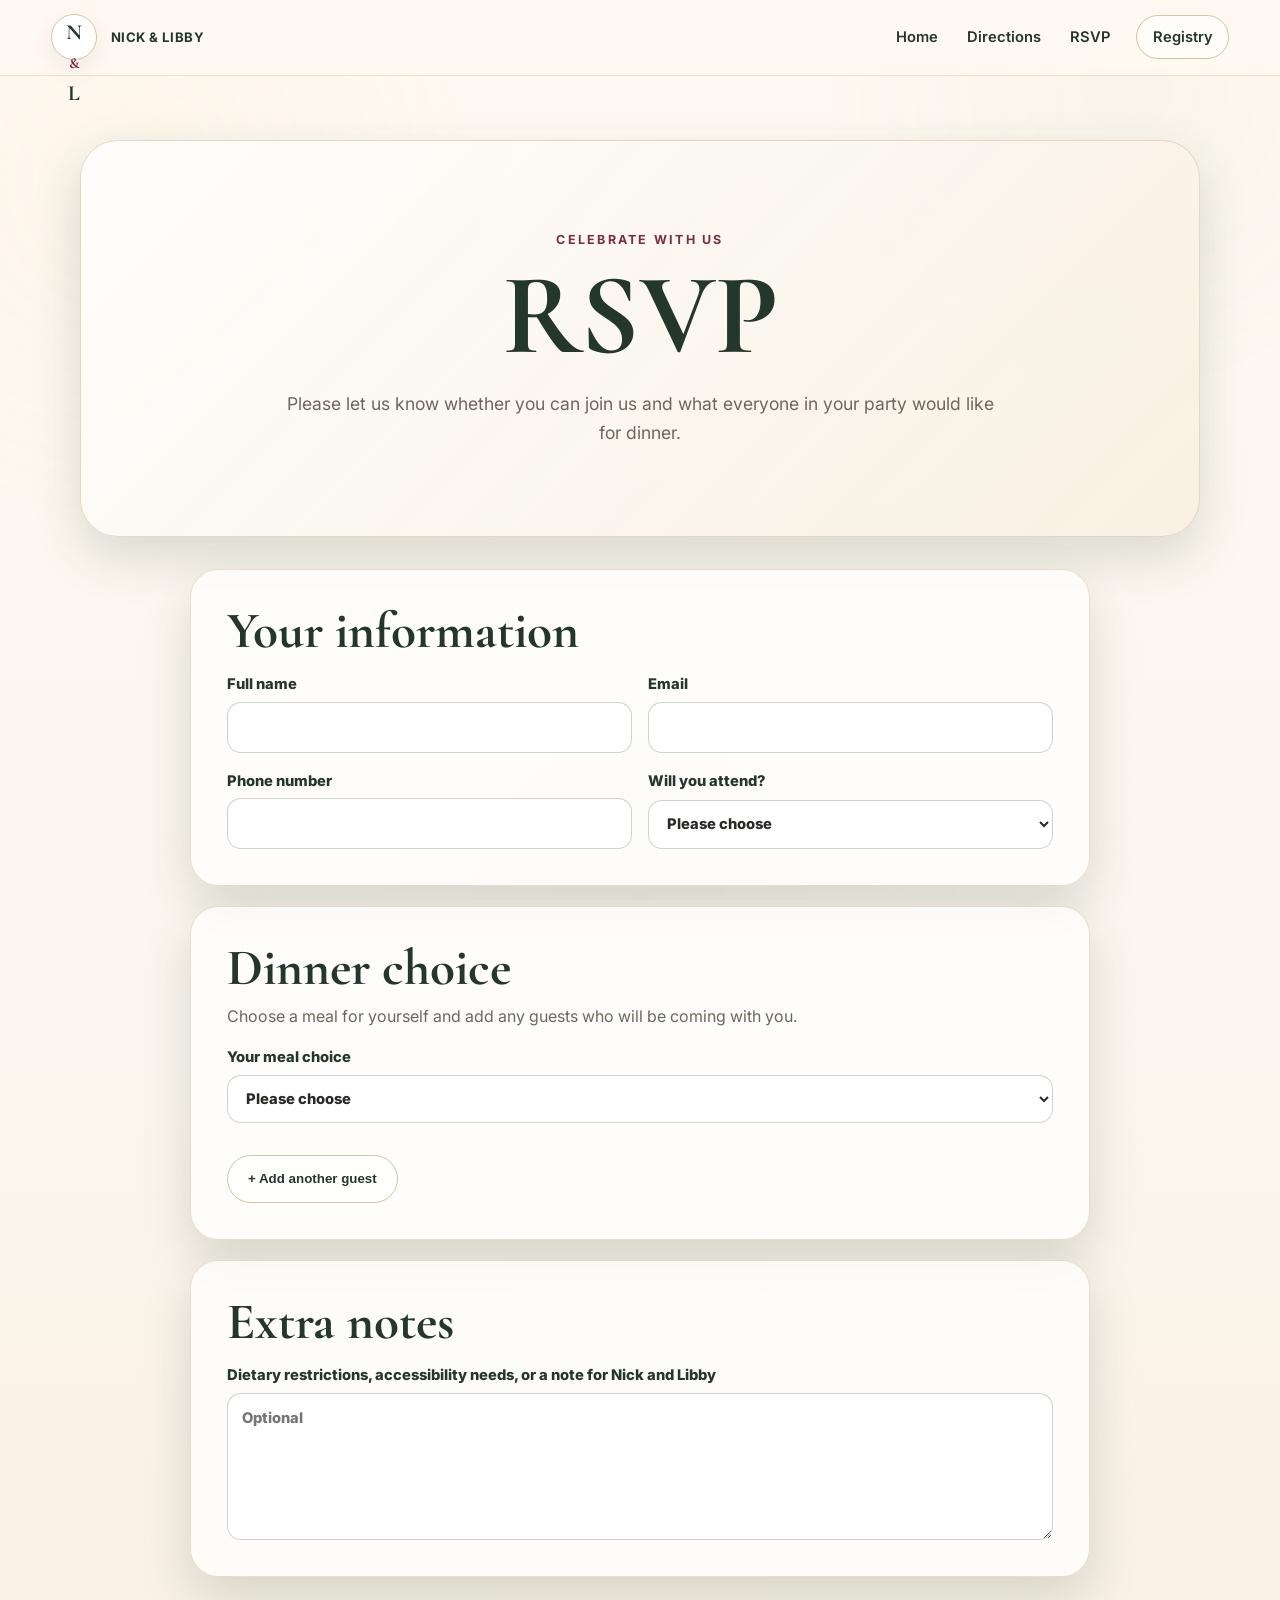
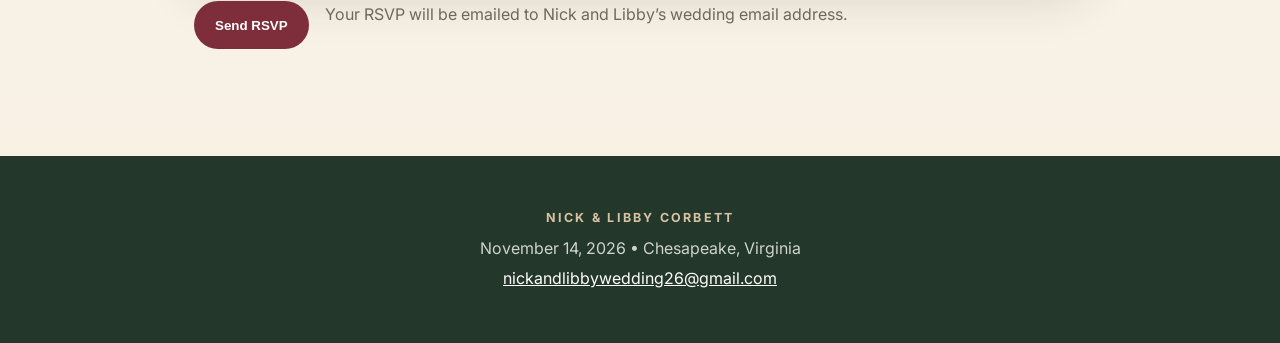
==== rsvp.html @ ddfa7943 "Add files via upload" ====
<!doctype html>
<html lang="en">
<head>
  <meta charset="utf-8">
  <meta name="viewport" content="width=device-width, initial-scale=1">
  <title>RSVP | Nick & Libby Corbett Wedding</title>
  <meta name="description" content="RSVP for Nick and Libby's wedding celebration and select dinner choices.">
  <link rel="preconnect" href="https://fonts.googleapis.com">
  <link rel="preconnect" href="https://fonts.gstatic.com" crossorigin>
  <link href="https://fonts.googleapis.com/css2?family=Cormorant+Garamond:wght@500;600;700&family=Inter:wght@400;500;600;700&display=swap" rel="stylesheet">
  <link rel="stylesheet" href="styles.css">
</head>
<body>

<header class="site-header">
  <a class="brand" href="index.html" aria-label="Nick and Libby wedding home">
    <span class="brand-mark">N<span>&</span>L</span>
    <span class="brand-text">Nick & Libby</span>
  </a>
  <button class="nav-toggle" aria-label="Open navigation" aria-expanded="false">☰</button>
  <nav class="main-nav" aria-label="Main navigation">
    <a href="index.html">Home</a>
    <a href="directions.html">Directions</a>
    <a href="rsvp.html">RSVP</a>
    <a class="nav-registry" href="https://www.myregistry.com/wedding-registry/nicholas-corbett-and-libby-menden-chesapeake-va/5467457" target="_blank" rel="noopener">Registry</a>
  </nav>
</header>

<main>
  <section class="page-hero small-hero">
    <p class="eyebrow">Celebrate with us</p>
    <h1>RSVP</h1>
    <p>Please let us know whether you can join us and what everyone in your party would like for dinner.</p>
  </section>

  <section class="form-shell">
    <form id="rsvpForm" class="rsvp-form" action="https://formsubmit.co/nickandlibbywedding26@gmail.com" method="POST">
      <input type="hidden" name="_subject" value="Wedding RSVP for Nick and Libby">
      <input type="hidden" name="_template" value="table">
      <input type="hidden" name="_captcha" value="false">
      <input type="hidden" name="_next" value="https://nickandlibby.com/thank-you.html">
      <input type="hidden" id="rsvpSummary" name="RSVP Summary" value="">

      <div class="form-card">
        <h2>Your information</h2>
        <div class="form-grid">
          <label>Full name
            <input type="text" name="Primary Guest Name" id="primaryName" autocomplete="name" required>
          </label>
          <label>Email
            <input type="email" name="email" id="primaryEmail" autocomplete="email" required>
          </label>
          <label>Phone number
            <input type="tel" name="Phone" id="primaryPhone" autocomplete="tel">
          </label>
          <label>Will you attend?
            <select name="Attendance" id="attendance" required>
              <option value="">Please choose</option>
              <option value="Joyfully accepts">Joyfully accepts</option>
              <option value="Regretfully declines">Regretfully declines</option>
            </select>
          </label>
        </div>
      </div>

      <div class="form-card meal-card" id="mealSection">
        <h2>Dinner choice</h2>
        <p class="form-help">Choose a meal for yourself and add any guests who will be coming with you.</p>
        <label>Your meal choice
          <select name="Primary Meal Choice" id="primaryMeal">
            <option value="">Please choose</option>
            <option value="Steak">Steak</option>
            <option value="Chicken">Chicken</option>
            <option value="Fish">Fish</option>
          </select>
        </label>

        <div id="guestList" class="guest-list" aria-live="polite"></div>
        <button type="button" class="button secondary add-guest" id="addGuestButton">+ Add another guest</button>
      </div>

      <div class="form-card">
        <h2>Extra notes</h2>
        <label>Dietary restrictions, accessibility needs, or a note for Nick and Libby
          <textarea name="Notes" id="notes" rows="5" placeholder="Optional"></textarea>
        </label>
      </div>

      <div class="submit-row">
        <button class="button primary" type="submit">Send RSVP</button>
        <p class="fine-print">Your RSVP will be emailed to Nick and Libby’s wedding email address.</p>
      </div>
    </form>
  </section>
</main>

<footer class="site-footer">
  <p class="script-small">Nick & Libby Corbett</p>
  <p>November 14, 2026 • Chesapeake, Virginia</p>
  <p><a href="mailto:nickandlibbywedding26@gmail.com">nickandlibbywedding26@gmail.com</a></p>
</footer>
<script src="script.js"></script>

</body>
</html>
---- styles.css ----
:root {
  --ivory: #fffaf1;
  --warm-ivory: #f7efe1;
  --champagne: #d7c2a2;
  --deep-green: #23372b;
  --sage: #7b8b73;
  --burgundy: #7d2e3a;
  --ink: #2b2926;
  --muted: #6f665c;
  --white: #ffffff;
  --shadow: 0 20px 50px rgba(35, 55, 43, 0.16);
  --radius: 28px;
}

* { box-sizing: border-box; }
html { scroll-behavior: smooth; }
body {
  margin: 0;
  background: linear-gradient(180deg, var(--ivory), #fbf6ed 55%, var(--warm-ivory));
  color: var(--ink);
  font-family: "Inter", system-ui, -apple-system, BlinkMacSystemFont, "Segoe UI", sans-serif;
  line-height: 1.65;
}
body::before {
  content: "";
  position: fixed;
  inset: 0;
  pointer-events: none;
  opacity: .25;
  background-image:
    radial-gradient(circle at 10% 20%, rgba(215, 194, 162, .25), transparent 22rem),
    radial-gradient(circle at 88% 10%, rgba(123, 139, 115, .18), transparent 20rem),
    radial-gradient(circle at 50% 100%, rgba(125, 46, 58, .08), transparent 24rem);
  z-index: -1;
}

a { color: inherit; }
img { max-width: 100%; display: block; }

.site-header {
  position: sticky;
  top: 0;
  z-index: 20;
  display: flex;
  justify-content: space-between;
  align-items: center;
  gap: 1rem;
  padding: .9rem clamp(1rem, 4vw, 4rem);
  background: rgba(255, 250, 241, .86);
  backdrop-filter: blur(16px);
  border-bottom: 1px solid rgba(215, 194, 162, .45);
}
.brand {
  display: inline-flex;
  align-items: center;
  gap: .85rem;
  text-decoration: none;
  font-weight: 700;
  color: var(--deep-green);
}
.brand-mark {
  display: grid;
  place-items: center;
  width: 46px;
  height: 46px;
  border: 1px solid var(--champagne);
  border-radius: 50%;
  font-family: "Cormorant Garamond", Georgia, serif;
  font-size: 1.35rem;
  background: var(--white);
  box-shadow: 0 8px 22px rgba(35,55,43,.08);
}
.brand-mark span { color: var(--burgundy); font-size: .95rem; margin: 0 .05rem; }
.brand-text { letter-spacing: .04em; text-transform: uppercase; font-size: .82rem; }
.main-nav {
  display: flex;
  align-items: center;
  gap: clamp(.75rem, 2vw, 1.5rem);
  font-size: .92rem;
  font-weight: 600;
}
.main-nav a {
  text-decoration: none;
  color: var(--deep-green);
  padding: .45rem .15rem;
  border-bottom: 1px solid transparent;
}
.main-nav a:hover { border-bottom-color: var(--champagne); }
.nav-registry {
  border: 1px solid var(--champagne) !important;
  padding: .55rem .95rem !important;
  border-radius: 999px;
  background: rgba(255,255,255,.65);
}
.nav-toggle {
  display: none;
  border: 0;
  background: var(--deep-green);
  color: white;
  border-radius: 999px;
  width: 42px;
  height: 42px;
  font-size: 1.2rem;
}

.hero {
  position: relative;
  min-height: 78vh;
  display: grid;
  align-items: center;
  padding: clamp(2rem, 6vw, 6rem);
  isolation: isolate;
}
.hero-media {
  position: absolute;
  inset: clamp(1rem, 3vw, 2rem);
  background: linear-gradient(90deg, rgba(35,55,43,.78), rgba(35,55,43,.38), rgba(35,55,43,.08)), url("assets/images/photo-09.jpg") center / cover no-repeat;
  border-radius: calc(var(--radius) + 16px);
  box-shadow: var(--shadow);
  overflow: hidden;
  z-index: -1;
}
.hero-media::after {
  content: "";
  position: absolute;
  inset: 1.2rem;
  border: 1px solid rgba(255,255,255,.65);
  border-radius: var(--radius);
}
.hero-panel {
  width: min(720px, 100%);
  color: white;
  padding: clamp(2rem, 6vw, 4rem);
}
.eyebrow, .script-small {
  margin: 0 0 .55rem;
  color: var(--burgundy);
  font-size: .78rem;
  font-weight: 700;
  letter-spacing: .18em;
  text-transform: uppercase;
}
.hero .eyebrow { color: #f3dec3; }
h1, h2, h3 {
  font-family: "Cormorant Garamond", Georgia, serif;
  line-height: .98;
  font-weight: 700;
  color: var(--deep-green);
  margin: 0;
}
.hero h1 {
  color: white;
  font-size: clamp(4rem, 10vw, 9.5rem);
  letter-spacing: -.045em;
  max-width: 780px;
}
.hero-date {
  margin: 1rem 0 0;
  font-family: "Cormorant Garamond", Georgia, serif;
  font-size: clamp(1.7rem, 3vw, 2.6rem);
}
.hero-time { margin: .2rem 0 2rem; font-size: 1.1rem; }
.hero-actions, .button-stack {
  display: flex;
  flex-wrap: wrap;
  gap: .9rem;
  align-items: center;
}
.button {
  display: inline-flex;
  justify-content: center;
  align-items: center;
  min-height: 48px;
  padding: .78rem 1.25rem;
  border-radius: 999px;
  text-decoration: none;
  font-weight: 700;
  border: 1px solid transparent;
  cursor: pointer;
  transition: transform .2s ease, box-shadow .2s ease, background .2s ease;
}
.button:hover { transform: translateY(-2px); box-shadow: 0 10px 24px rgba(35,55,43,.14); }
.button.primary { background: var(--burgundy); color: white; }
.button.secondary { background: rgba(255,255,255,.82); color: var(--deep-green); border-color: var(--champagne); }

.section-narrow {
  max-width: 880px;
  margin: 0 auto;
  padding: clamp(4rem, 8vw, 7rem) clamp(1.25rem, 4vw, 2rem);
  text-align: center;
}
.section-narrow h2, .section-heading h2, .split-text h2, .directions-panel h2, .form-card h2 {
  font-size: clamp(2.4rem, 6vw, 4.25rem);
  margin-bottom: 1rem;
}
.section-narrow p { color: var(--muted); font-size: 1.08rem; }
.details-band {
  width: min(1120px, calc(100% - 2rem));
  margin: 0 auto;
  display: grid;
  grid-template-columns: repeat(3, 1fr);
  gap: 1px;
  border: 1px solid rgba(215,194,162,.6);
  border-radius: var(--radius);
  overflow: hidden;
  box-shadow: var(--shadow);
  background: var(--champagne);
}
.details-band div {
  background: rgba(255,255,255,.74);
  padding: clamp(1.3rem, 3vw, 2.1rem);
  text-align: center;
}
.details-band span {
  display: block;
  color: var(--burgundy);
  font-weight: 800;
  letter-spacing: .16em;
  text-transform: uppercase;
  font-size: .75rem;
  margin-bottom: .55rem;
}
.details-band strong {
  color: var(--deep-green);
  font-family: "Cormorant Garamond", Georgia, serif;
  font-size: clamp(1.35rem, 3vw, 2rem);
  line-height: 1.15;
}

.split-section {
  width: min(1120px, calc(100% - 2rem));
  margin: clamp(4rem, 7vw, 7rem) auto;
  display: grid;
  grid-template-columns: 1fr .88fr;
  gap: clamp(2rem, 6vw, 5rem);
  align-items: center;
}
.split-text p { color: var(--muted); }
.text-link {
  color: var(--burgundy);
  font-weight: 800;
  text-decoration: none;
  border-bottom: 1px solid currentColor;
}
.framed-photo {
  padding: .75rem;
  border: 1px solid rgba(215,194,162,.7);
  border-radius: var(--radius);
  background: rgba(255,255,255,.62);
  box-shadow: var(--shadow);
}
.framed-photo img { border-radius: calc(var(--radius) - 10px); aspect-ratio: 4 / 5; object-fit: cover; }
.registry-callout {
  background: rgba(255,255,255,.54);
  border: 1px solid rgba(215,194,162,.45);
  border-radius: var(--radius);
  box-shadow: var(--shadow);
  margin-bottom: clamp(4rem, 8vw, 7rem);
}

.gallery-section {
  padding: clamp(3rem, 6vw, 6rem) clamp(1rem, 4vw, 4rem) clamp(5rem, 8vw, 8rem);
  background: rgba(35, 55, 43, .06);
  border-top: 1px solid rgba(215,194,162,.45);
}
.section-heading {
  max-width: 780px;
  margin: 0 auto 2.5rem;
  text-align: center;
}
.section-heading p { color: var(--muted); }
.memory-gallery {
  columns: 3 280px;
  column-gap: 1.15rem;
  max-width: 1220px;
  margin: 0 auto;
}
.memory-card {
  display: inline-block;
  width: 100%;
  margin: 0 0 1.15rem;
  padding: .65rem;
  background: rgba(255,255,255,.76);
  border: 1px solid rgba(215,194,162,.5);
  border-radius: 22px;
  box-shadow: 0 12px 30px rgba(35,55,43,.1);
  break-inside: avoid;
}
.memory-card img {
  width: 100%;
  border-radius: 16px;
}
.memory-card figcaption {
  display: flex;
  gap: .7rem;
  align-items: flex-start;
  padding: .9rem .35rem .25rem;
  color: var(--muted);
  font-size: .92rem;
}
.memory-card figcaption span {
  color: var(--burgundy);
  font-weight: 800;
  letter-spacing: .08em;
}

.page-hero {
  width: min(1120px, calc(100% - 2rem));
  margin: clamp(2rem, 5vw, 4rem) auto;
  text-align: center;
  padding: clamp(3rem, 7vw, 6rem) clamp(1rem, 4vw, 3rem);
  border-radius: calc(var(--radius) + 10px);
  background: linear-gradient(135deg, rgba(255,255,255,.82), rgba(247,239,225,.9));
  border: 1px solid rgba(215,194,162,.6);
  box-shadow: var(--shadow);
}
.page-hero h1 { font-size: clamp(3.2rem, 9vw, 7.5rem); }
.page-hero p:not(.eyebrow) { color: var(--muted); font-size: 1.1rem; max-width: 720px; margin: 1rem auto 0; }
.small-hero { margin-bottom: 2rem; }

.map-layout {
  width: min(1120px, calc(100% - 2rem));
  margin: 0 auto clamp(5rem, 8vw, 8rem);
  display: grid;
  grid-template-columns: 1.25fr .75fr;
  gap: 1.5rem;
  align-items: stretch;
}
.map-card, .directions-panel, .form-card {
  background: rgba(255,255,255,.74);
  border: 1px solid rgba(215,194,162,.55);
  border-radius: var(--radius);
  box-shadow: var(--shadow);
}
.map-card { overflow: hidden; min-height: 520px; }
.map-card iframe { width: 100%; height: 100%; min-height: 520px; border: 0; display: block; }
.directions-panel { padding: clamp(1.5rem, 4vw, 2.5rem); }
.directions-panel p { color: var(--muted); }
.directions-panel .button { width: 100%; }
.button-stack { flex-direction: column; align-items: stretch; }
.note { font-size: .95rem; border-top: 1px solid rgba(215,194,162,.55); padding-top: 1rem; margin-top: 1.5rem; }

.form-shell {
  width: min(900px, calc(100% - 2rem));
  margin: 0 auto clamp(5rem, 8vw, 8rem);
}
.rsvp-form { display: grid; gap: 1.25rem; }
.form-card { padding: clamp(1.4rem, 4vw, 2.25rem); }
.form-card h2 { font-size: clamp(2rem, 5vw, 3.2rem); }
.form-grid {
  display: grid;
  grid-template-columns: repeat(2, minmax(0, 1fr));
  gap: 1rem;
}
label {
  display: grid;
  gap: .35rem;
  color: var(--deep-green);
  font-weight: 800;
  font-size: .92rem;
}
input, select, textarea {
  width: 100%;
  min-height: 48px;
  border: 1px solid rgba(35,55,43,.22);
  border-radius: 14px;
  padding: .75rem .9rem;
  background: rgba(255,255,255,.9);
  color: var(--ink);
  font: inherit;
}
textarea { resize: vertical; }
input:focus, select:focus, textarea:focus {
  outline: 3px solid rgba(125,46,58,.18);
  border-color: var(--burgundy);
}
.form-help, .fine-print { color: var(--muted); margin-top: -.4rem; }
.guest-list { display: grid; gap: 1rem; margin: 1rem 0; }
.guest-card {
  position: relative;
  display: grid;
  grid-template-columns: 1fr 220px auto;
  gap: .85rem;
  align-items: end;
  padding: 1rem;
  border-radius: 18px;
  background: rgba(247,239,225,.72);
  border: 1px dashed rgba(123,139,115,.6);
}
.remove-guest {
  min-height: 46px;
  border: 1px solid rgba(125,46,58,.24);
  color: var(--burgundy);
  background: white;
  border-radius: 999px;
  font-weight: 800;
  cursor: pointer;
  padding: .6rem .9rem;
}
.add-guest { width: fit-content; }
.submit-row {
  display: flex;
  flex-wrap: wrap;
  align-items: center;
  gap: 1rem;
  padding: .25rem;
}
.thank-you-hero { min-height: 55vh; display: grid; place-content: center; }
.centered-actions { justify-content: center; }

.site-footer {
  text-align: center;
  padding: 3rem 1rem;
  color: rgba(255,255,255,.78);
  background: var(--deep-green);
}
.site-footer .script-small { color: var(--champagne); margin-bottom: .4rem; }
.site-footer p { margin: .25rem 0; }
.site-footer a { color: white; }

@media (max-width: 820px) {
  .nav-toggle { display: inline-grid; place-items: center; }
  .main-nav {
    position: absolute;
    left: 1rem;
    right: 1rem;
    top: calc(100% + .5rem);
    display: none;
    flex-direction: column;
    align-items: stretch;
    padding: 1rem;
    background: rgba(255,250,241,.98);
    border: 1px solid rgba(215,194,162,.65);
    border-radius: 18px;
    box-shadow: var(--shadow);
  }
  .main-nav.is-open { display: flex; }
  .main-nav a { padding: .7rem .8rem; }
  .hero { min-height: 72vh; padding: 1rem; align-items: end; }
  .hero-media { inset: .75rem; background-position: center; }
  .hero-panel { padding: 2rem 1.25rem; }
  .hero h1 { font-size: clamp(3.5rem, 18vw, 6rem); }
  .details-band { grid-template-columns: 1fr; }
  .split-section, .map-layout { grid-template-columns: 1fr; }
  .map-card, .map-card iframe { min-height: 390px; }
  .form-grid, .guest-card { grid-template-columns: 1fr; }
  .add-guest { width: 100%; }
  .submit-row .button { width: 100%; }
}

@media (max-width: 520px) {
  .brand-text { display: none; }
  .hero-actions .button, .button-stack .button { width: 100%; }
  .memory-card figcaption { font-size: .88rem; }
}
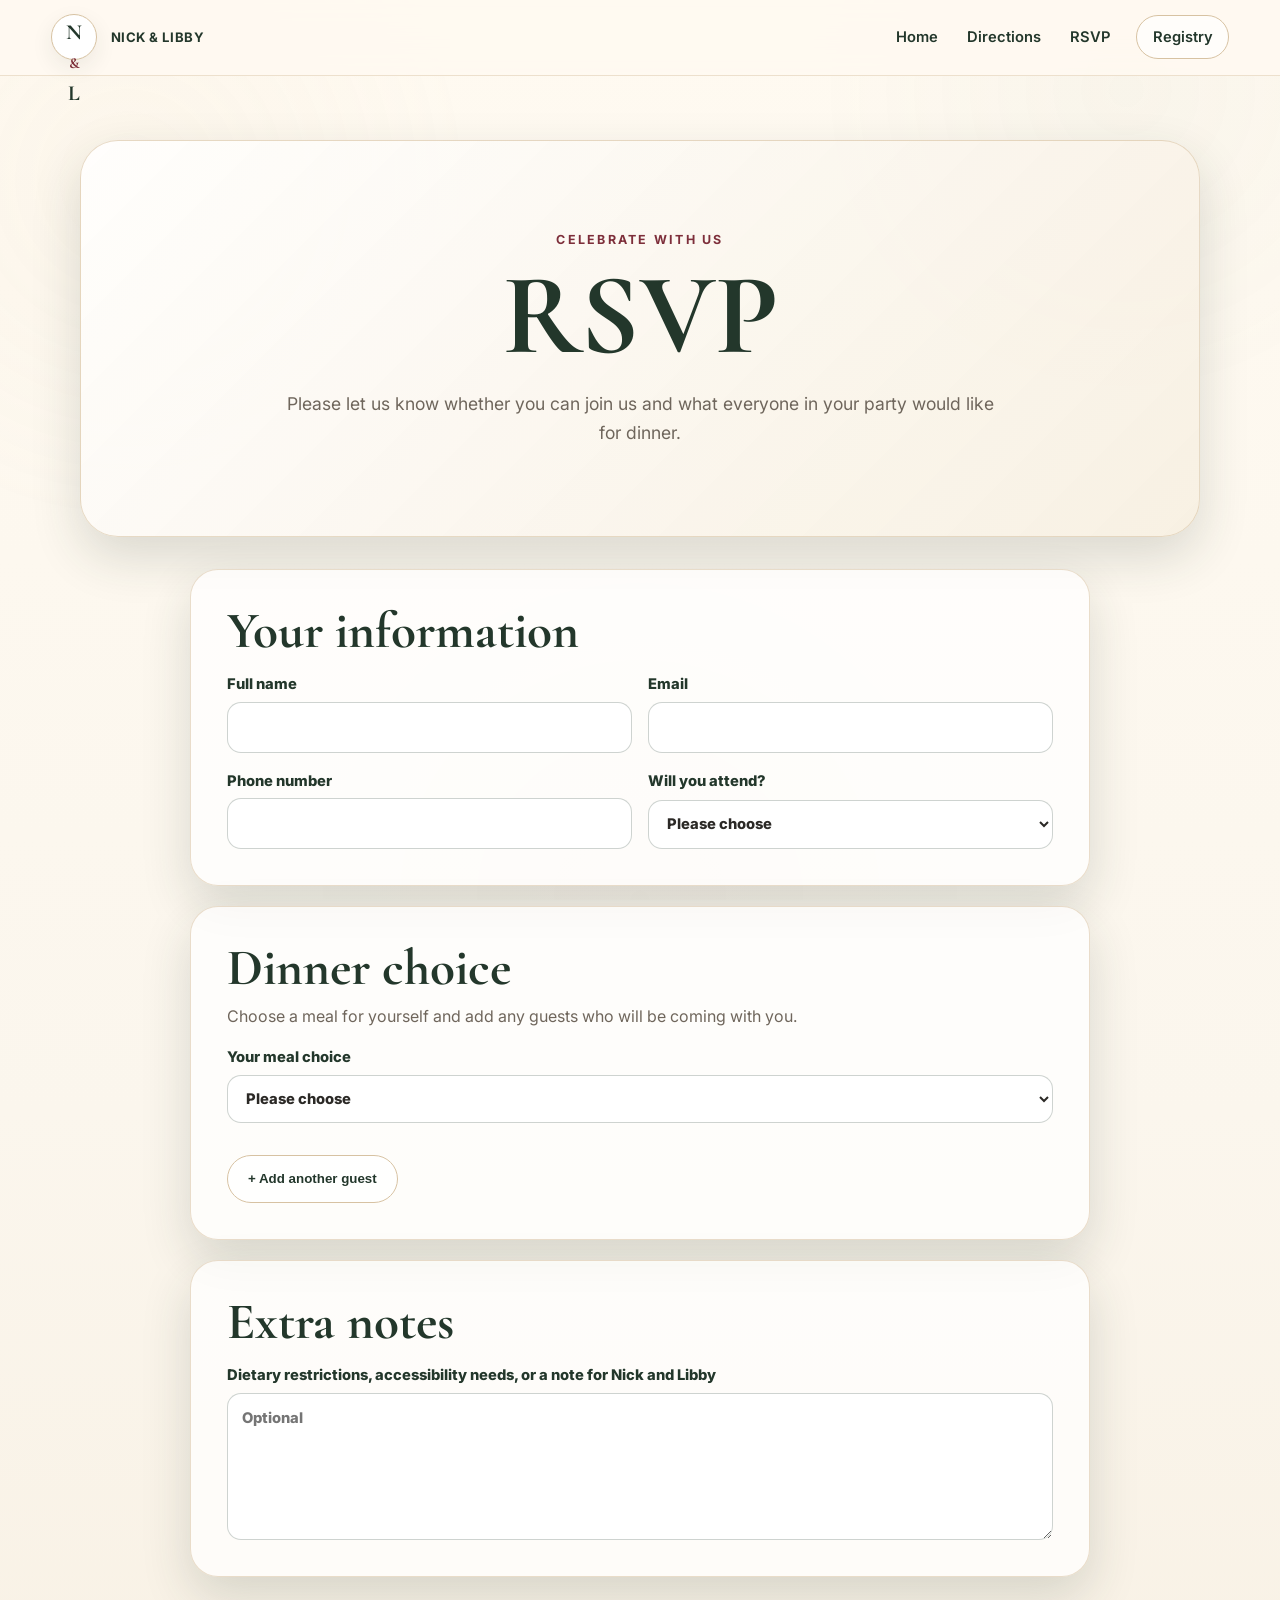
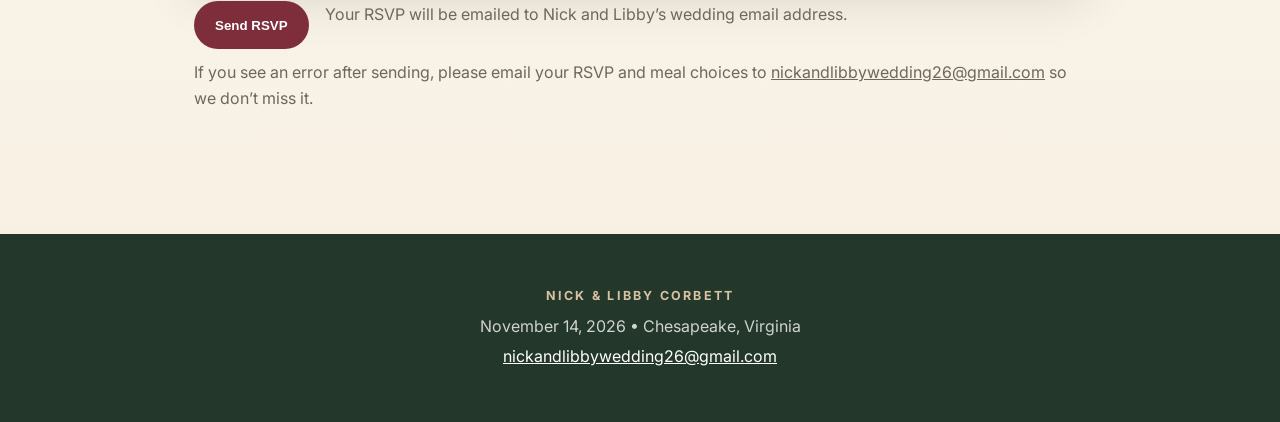
==== commit 772439e2: "Update rsvp.html" ====
--- a/rsvp.html
+++ b/rsvp.html
@@ -34,12 +34,18 @@
   </section>
 
   <section class="form-shell">
-    <form id="rsvpForm" class="rsvp-form" action="https://formsubmit.co/nickandlibbywedding26@gmail.com" method="POST">
+    <form id="rsvpForm" class="rsvp-form" action="https://formsubmit.co/1af5022cc4905f916c00f5c55fa3bd37" method="POST" accept-charset="UTF-8">
       <input type="hidden" name="_subject" value="Wedding RSVP for Nick and Libby">
       <input type="hidden" name="_template" value="table">
       <input type="hidden" name="_captcha" value="false">
       <input type="hidden" name="_next" value="https://nickandlibby.com/thank-you.html">
       <input type="hidden" id="rsvpSummary" name="RSVP Summary" value="">
+
+      <div aria-hidden="true" style="display:none">
+        <label>Leave this field empty
+          <input type="text" name="_honey" tabindex="-1" autocomplete="off" value="">
+        </label>
+      </div>
 
       <div class="form-card">
         <h2>Your information</h2>
@@ -72,6 +78,8 @@
             <option value="Steak">Steak</option>
             <option value="Chicken">Chicken</option>
             <option value="Fish">Fish</option>
+            <option value="Kids Meal">Chicken Fingers/Kids Meal</option>
+            <option value="Vegetarian">Vegetarian</option>
           </select>
         </label>
 
@@ -89,6 +97,7 @@
       <div class="submit-row">
         <button class="button primary" type="submit">Send RSVP</button>
         <p class="fine-print">Your RSVP will be emailed to Nick and Libby’s wedding email address.</p>
+        <p class="fine-print">If you see an error after sending, please email your RSVP and meal choices to <a href="mailto:nickandlibbywedding26@gmail.com?subject=Wedding%20RSVP">nickandlibbywedding26@gmail.com</a> so we don’t miss it.</p>
       </div>
     </form>
   </section>
